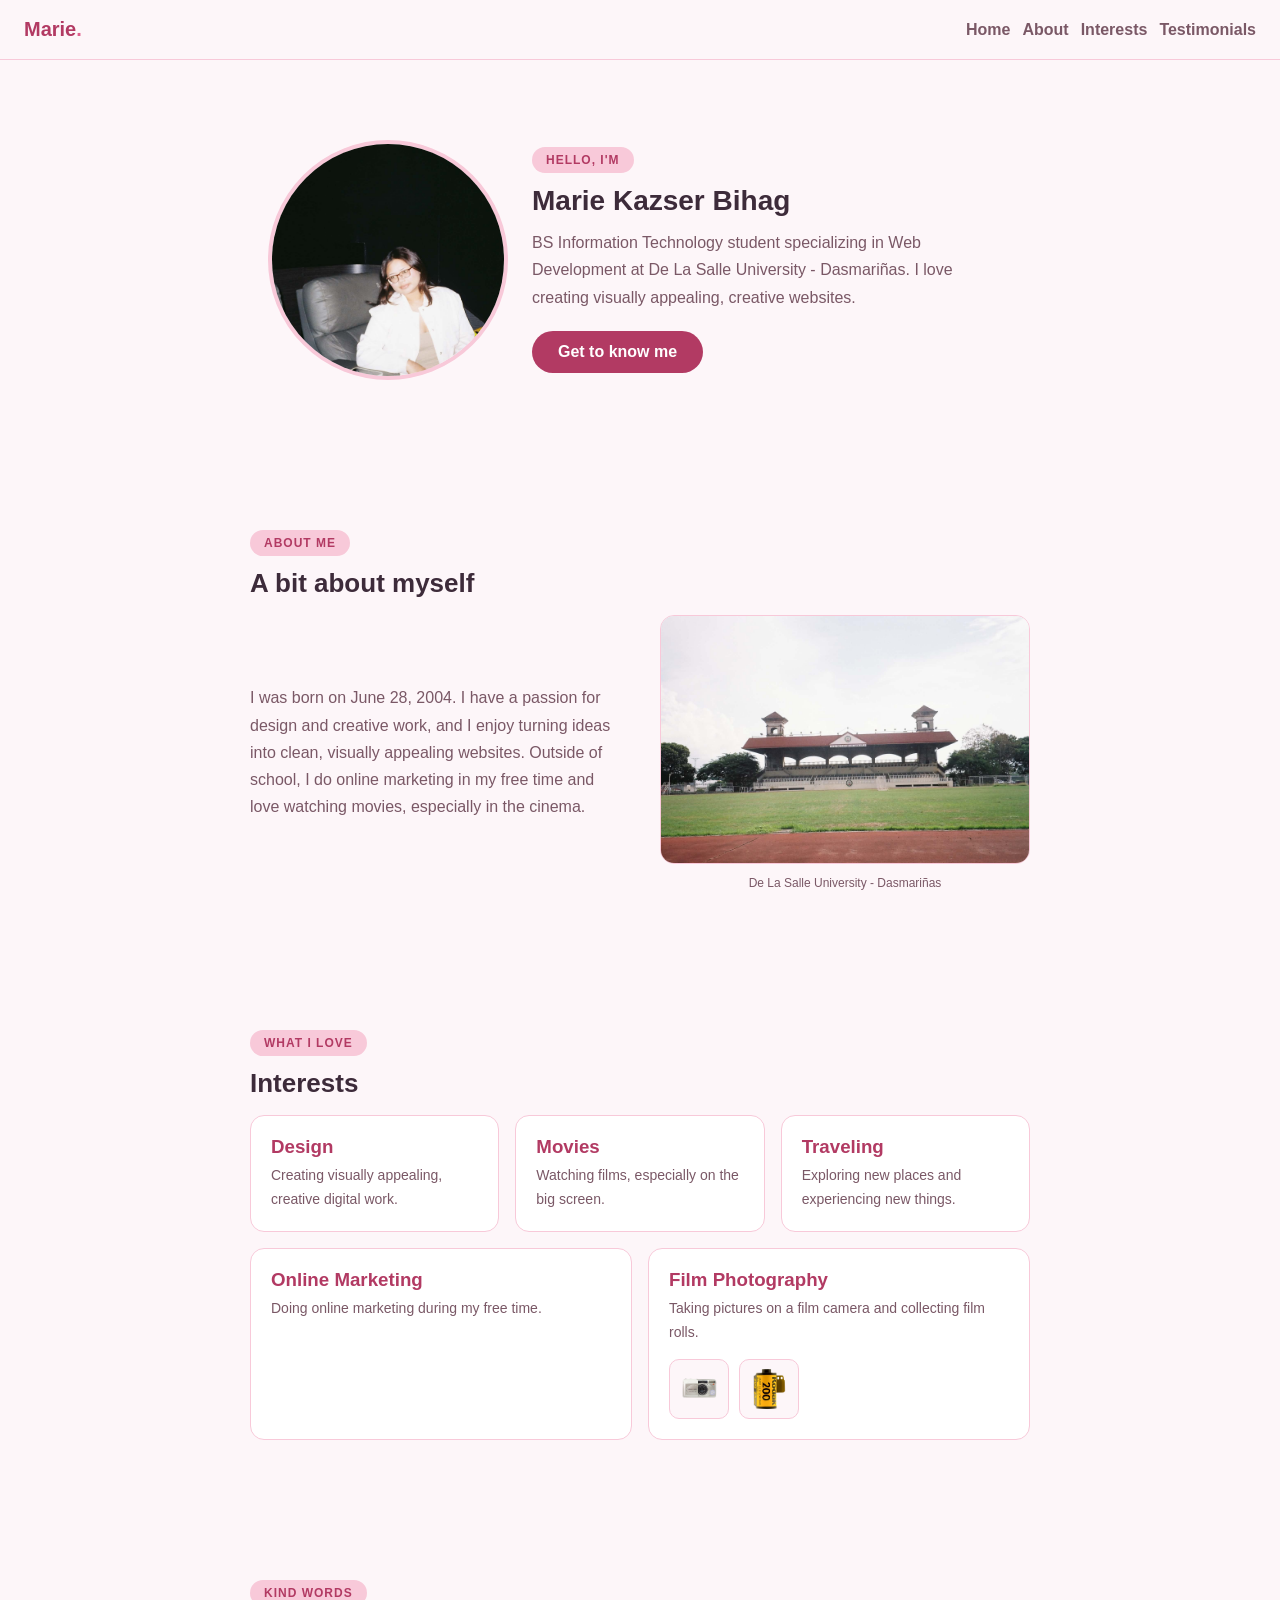
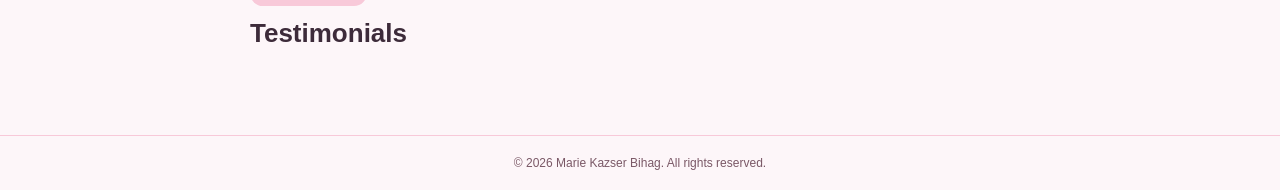
==== Bihag-Marie/index.html @ 37d2a3bc "added testimonial section" ====
<!DOCTYPE html>
<html lang="en">
<head>
  <meta charset="UTF-8">
  <meta name="viewport" content="width=device-width, initial-scale=1.0">
  <title>Marie Bihag - Portfolio</title>
  <link rel="stylesheet" href="style.css">
</head>
<body>

  <header id="site_header">
    <p class="logo">Marie<span>.</span></p>

    <button id="nav_toggle" aria-label="Toggle menu" aria-expanded="false">
      <span></span>
      <span></span>
      <span></span>
    </button>

    <nav id="site_nav">
      <a href="#home">Home</a>
      <a href="#about">About</a>
      <a href="#interests">Interests</a>
      <a href="#testimonials">Testimonials</a>
    </nav>
  </header>

  <main>

    <section id="home" class="hero reveal">
      <img class="hero-photo" src="./asset/photo.jpg" alt="Marie Kazser Bihag">
      <div class="hero-text">
        <span class="tag">Hello, I'm</span>
        <h1>Marie Kazser Bihag</h1>
        <p>
          BS Information Technology student specializing in Web
          Development at De La Salle University - Dasmariñas. I love
          creating visually appealing, creative websites.
        </p>
        <a class="btn" href="#about">Get to know me</a>
      </div>
    </section>

    <section id="about" class="block reveal">
      <span class="tag">About Me</span>
      <h2>A bit about myself</h2>
      <div class="about-content">
        <p>
          I was born on June 28, 2004. I have a passion for design and
          creative work, and I enjoy turning ideas into clean, visually
          appealing websites. Outside of school, I do online marketing in
          my free time and love watching movies, especially in the
          cinema.
        </p>
        <figure class="about-figure">
          <img
            src="./asset/dlsudschool.jpg"
            alt="De La Salle University - Dasmariñas grandstand">
          <figcaption>De La Salle University - Dasmariñas</figcaption>
        </figure>
      </div>
    </section>

    <section id="interests" class="block reveal">
      <span class="tag">What I Love</span>
      <h2>Interests</h2>
      <div class="interest-list">
        <div class="interest-item">
          <h3>Design</h3>
          <p>Creating visually appealing, creative digital work.</p>
        </div>
        <div class="interest-item">
          <h3>Movies</h3>
          <p>Watching films, especially on the big screen.</p>
        </div>
        <div class="interest-item">
          <h3>Traveling</h3>
          <p>Exploring new places and experiencing new things.</p>
        </div>
        <div class="interest-item">
          <h3>Online Marketing</h3>
          <p>Doing online marketing during my free time.</p>
        </div>
        <div class="interest-item">
          <h3>Film Photography</h3>
          <p>Taking pictures on a film camera and collecting film rolls.</p>
          <div class="interest-photos">
            <img
              src="./asset/olympus.png"
              alt="Olympus Infinity Zoom 70 film camera">
            <img src="./asset/filmroll.png" alt="Kodak 200 35mm film roll">
          </div>
        </div>
      </div>
    </section>

    <section id="testimonials" class="block reveal">
      <span class="tag">Kind Words</span>
      <h2>Testimonials</h2>
      <div class="testimonial-list">
        <!-- Teammates will add their testimonial entries here -->
      </div>
    </section>

  </main>

  <footer>
    <p>&copy; 2026 Marie Kazser Bihag. All rights reserved.</p>
  </footer>

  <button id="to_top" aria-label="Back to top">&uarr;</button>

  <script src="script.js"></script>
</body>
</html>
---- Bihag-Marie/style.css ----
* {
  box-sizing: border-box;
  margin: 0;
  padding: 0;
}

body {
  font-family: Arial, sans-serif;
  background: #fdf6f9;
  color: #3d2b3a;
}

:root {
  --pink-dark: #b23a63;
  --pink: #e0608c;
  --pink-light: #f8c9d9;
  --cream: #fdf6f9;
  --muted: #7a5866;
}

a {
  text-decoration: none;
  color: inherit;
}

#site_header {
  position: sticky;
  top: 0;
  z-index: 10;
  display: flex;
  align-items: center;
  justify-content: space-between;
  padding: 18px 24px;
  background: var(--cream);
  border-bottom: 1px solid var(--pink-light);
}

.logo {
  font-size: 20px;
  font-weight: 700;
  color: var(--pink-dark);
}

.logo span {
  color: var(--pink);
}

#nav_toggle {
  display: flex;
  flex-direction: column;
  gap: 5px;
  background: none;
  border: none;
  cursor: pointer;
}

#nav_toggle span {
  width: 22px;
  height: 2px;
  background: var(--pink-dark);
}

#site_nav {
  position: fixed;
  top: 64px;
  left: 0;
  right: 0;
  display: flex;
  flex-direction: column;
  gap: 12px;
  padding: 20px 24px;
  background: var(--cream);
  border-bottom: 1px solid var(--pink-light);
  transform: translateY(-150%);
  transition: transform 0.3s ease;
}

#site_nav.open {
  transform: translateY(0);
}

#site_nav a {
  font-weight: 600;
  color: var(--muted);
}

.hero {
  display: flex;
  flex-direction: column;
  align-items: center;
  text-align: center;
  padding: 50px 24px;
  gap: 24px;
}

.hero-photo {
  width: 180px;
  height: 180px;
  object-fit: cover;
  border-radius: 50%;
  border: 4px solid var(--pink-light);
}

.hero-text .tag {
  display: inline-block;
  background: var(--pink-light);
  color: var(--pink-dark);
  font-size: 12px;
  font-weight: 700;
  letter-spacing: 1px;
  text-transform: uppercase;
  padding: 6px 14px;
  border-radius: 30px;
  margin-bottom: 12px;
}

.hero-text h1 {
  font-size: 28px;
  margin-bottom: 12px;
}

.hero-text p {
  color: var(--muted);
  line-height: 1.7;
  margin-bottom: 20px;
}

.btn {
  display: inline-block;
  background: var(--pink-dark);
  color: white;
  font-weight: 600;
  padding: 12px 26px;
  border-radius: 30px;
}

.block {
  padding: 50px 24px;
}

.block .tag {
  display: inline-block;
  background: var(--pink-light);
  color: var(--pink-dark);
  font-size: 12px;
  font-weight: 700;
  letter-spacing: 1px;
  text-transform: uppercase;
  padding: 6px 14px;
  border-radius: 30px;
  margin-bottom: 12px;
}

.block h2 {
  font-size: 26px;
  margin-bottom: 16px;
}

.block p {
  color: var(--muted);
  line-height: 1.7;
}

.about-content {
  display: flex;
  flex-direction: column;
  gap: 20px;
}

.about-figure img {
  width: 100%;
  border-radius: 14px;
  border: 1px solid var(--pink-light);
}

.about-figure figcaption {
  margin-top: 8px;
  font-size: 12px;
  color: var(--muted);
  text-align: center;
}

.interest-list {
  display: flex;
  flex-direction: column;
  gap: 16px;
}

.interest-item {
  background: white;
  border: 1px solid var(--pink-light);
  border-radius: 14px;
  padding: 20px;
}

.interest-item h3 {
  color: var(--pink-dark);
  margin-bottom: 6px;
}

.interest-item p {
  color: var(--muted);
  font-size: 14px;
}

.interest-photos {
  display: flex;
  gap: 10px;
  margin-top: 14px;
}

.interest-photos img {
  width: 60px;
  height: 60px;
  object-fit: contain;
  background: var(--cream);
  border: 1px solid var(--pink-light);
  border-radius: 10px;
  padding: 6px;
}

.testimonial-list {
  display: flex;
  flex-direction: column;
  gap: 16px;
}

.testimonial-item {
  background: white;
  border: 1px solid var(--pink-light);
  border-radius: 14px;
  padding: 20px;
}

.testimonial-item p {
  color: var(--muted);
  font-size: 14px;
  margin-bottom: 8px;
}

.testimonial-item .testimonial-author {
  font-weight: 600;
  color: var(--pink-dark);
  font-size: 13px;
}

footer {
  text-align: center;
  padding: 20px;
  color: var(--muted);
  font-size: 12px;
  border-top: 1px solid var(--pink-light);
}

#to_top {
  position: fixed;
  right: 20px;
  bottom: 20px;
  width: 44px;
  height: 44px;
  border-radius: 50%;
  border: none;
  background: var(--pink-dark);
  color: white;
  font-size: 18px;
  cursor: pointer;
  opacity: 0;
  pointer-events: none;
  transition: opacity 0.3s ease;
}

#to_top.show {
  opacity: 1;
  pointer-events: auto;
}

.reveal {
  opacity: 0;
  transform: translateY(20px);
  transition: opacity 0.6s ease, transform 0.6s ease;
}

.reveal.in {
  opacity: 1;
  transform: translateY(0);
}

/* Tablet */
@media (min-width: 426px) and (max-width: 768px) {
  .interest-list {
    flex-direction: row;
    flex-wrap: wrap;
  }

  .interest-item {
    flex: 1 1 45%;
  }
}

/* Laptop and above */
@media (min-width: 769px) {
  #nav_toggle {
    display: none;
  }

  #site_nav {
    position: static;
    flex-direction: row;
    padding: 0;
    border: none;
    transform: none;
  }

  .hero {
    flex-direction: row;
    text-align: left;
    justify-content: center;
    padding: 80px 60px;
  }

  .hero-photo {
    width: 240px;
    height: 240px;
  }

  .hero-text {
    max-width: 480px;
  }

  .block {
    padding: 70px 60px;
    max-width: 900px;
    margin: 0 auto;
  }

  .about-content {
    flex-direction: row;
    align-items: center;
    gap: 40px;
  }

  .about-content p {
    flex: 1;
  }

  .about-figure {
    flex: 1;
  }

  .interest-list {
    flex-direction: row;
    flex-wrap: wrap;
  }

  .interest-item {
    flex: 1 1 28%;
  }

  .testimonial-list {
    flex-direction: row;
    flex-wrap: wrap;
  }

  .testimonial-item {
    flex: 1 1 45%;
  }
}
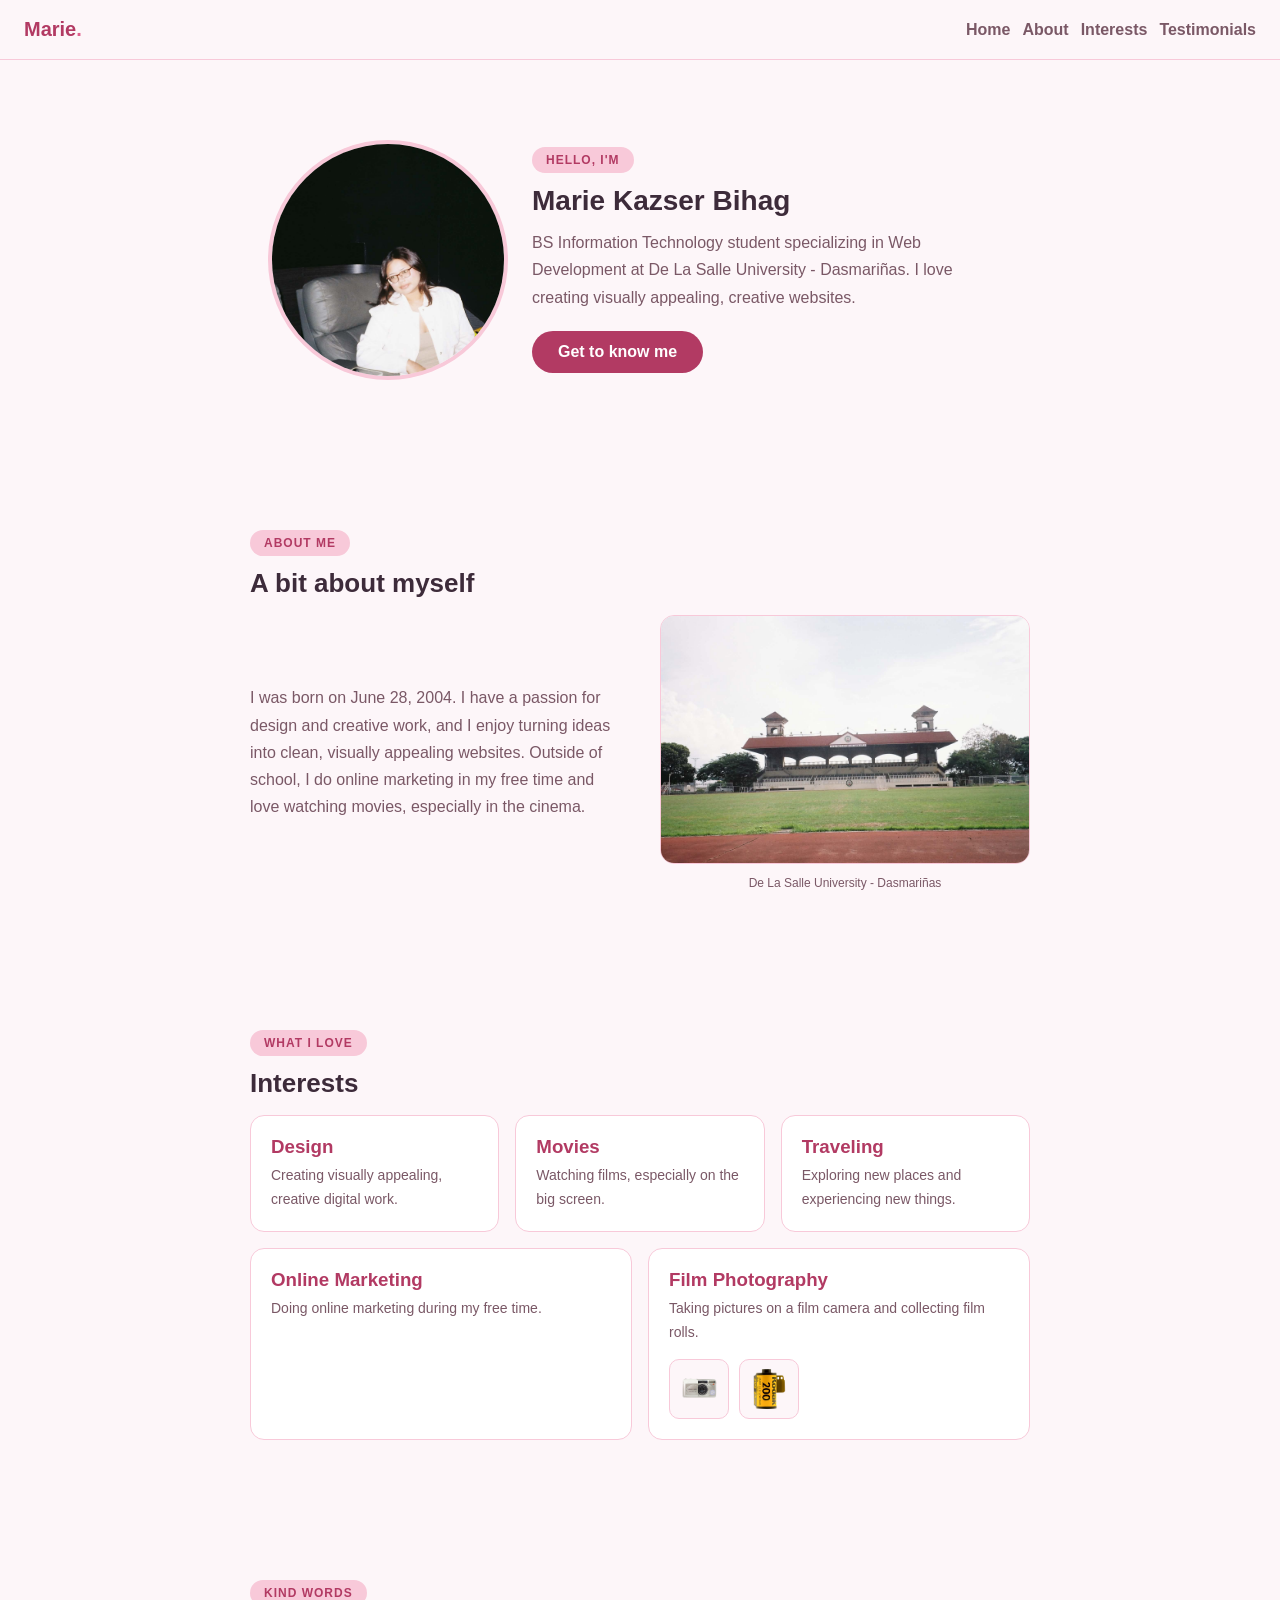
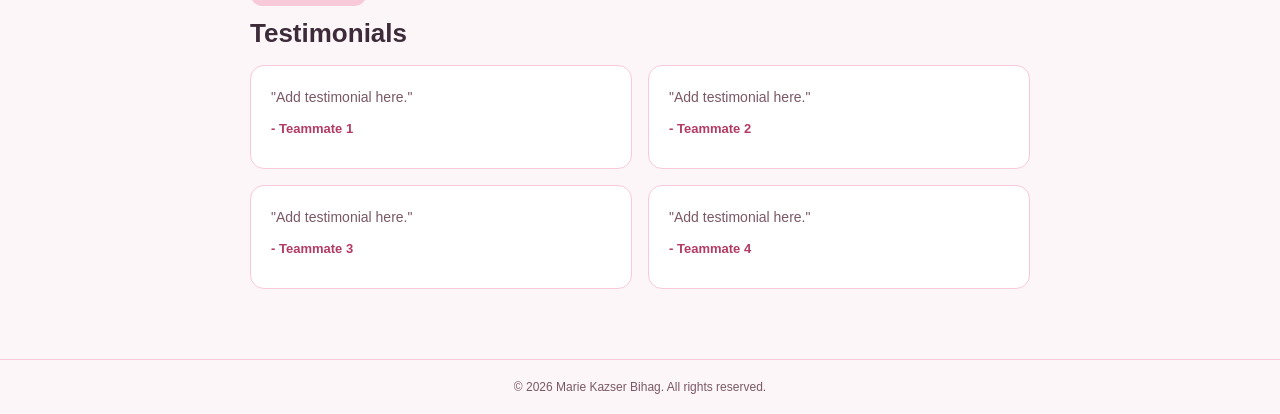
==== commit be6825ce: "testimonial placeholders" ====
--- a/Bihag-Marie/index.html
+++ b/Bihag-Marie/index.html
@@ -98,7 +98,22 @@
       <span class="tag">Kind Words</span>
       <h2>Testimonials</h2>
       <div class="testimonial-list">
-        <!-- Teammates will add their testimonial entries here -->
+        <article class="testimonial-item">
+          <p class="testimonial-quote">"Add testimonial here."</p>
+          <p class="testimonial-author">- Teammate 1</p>
+        </article>
+        <article class="testimonial-item">
+          <p class="testimonial-quote">"Add testimonial here."</p>
+          <p class="testimonial-author">- Teammate 2</p>
+        </article>
+        <article class="testimonial-item">
+          <p class="testimonial-quote">"Add testimonial here."</p>
+          <p class="testimonial-author">- Teammate 3</p>
+        </article>
+        <article class="testimonial-item">
+          <p class="testimonial-quote">"Add testimonial here."</p>
+          <p class="testimonial-author">- Teammate 4</p>
+        </article>
       </div>
     </section>
 
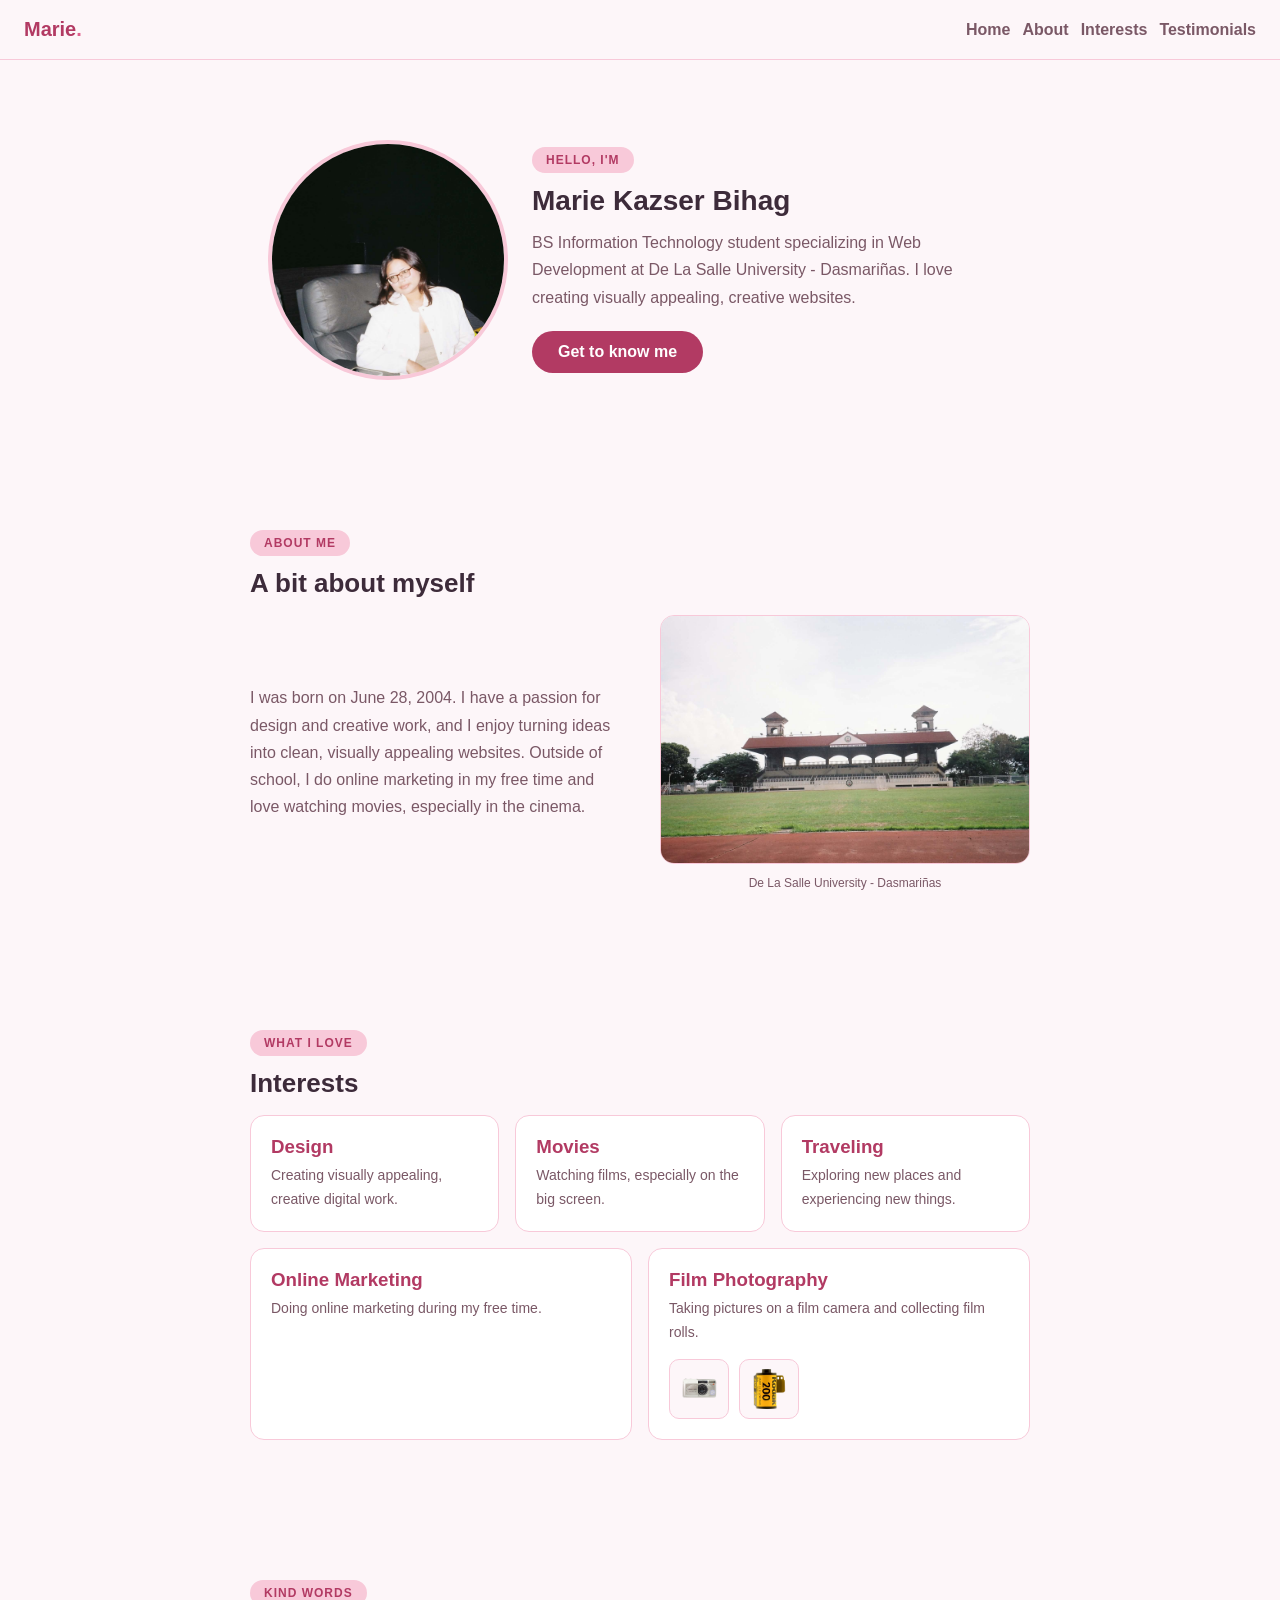
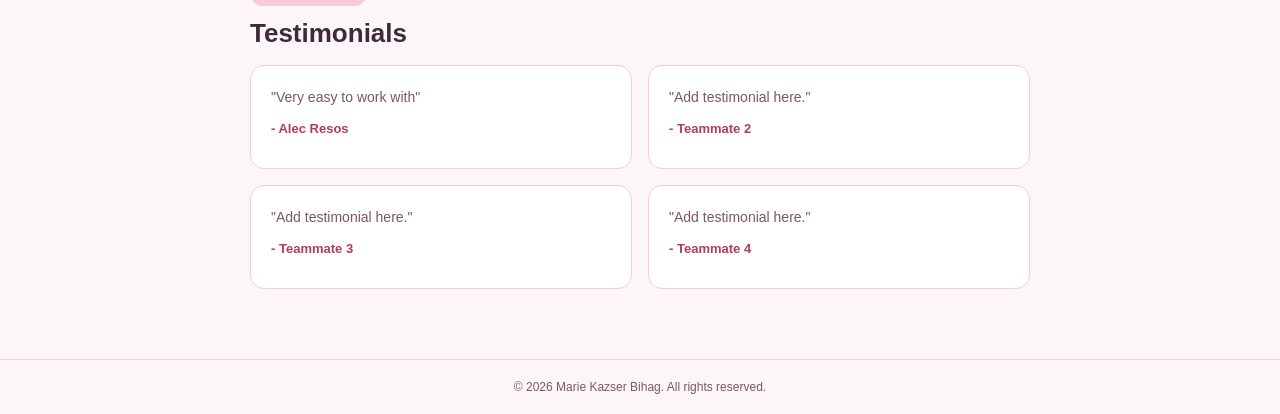
==== commit 42db3fa1: "added testimonial to each member" ====
--- a/Bihag-Marie/index.html
+++ b/Bihag-Marie/index.html
@@ -99,8 +99,8 @@
       <h2>Testimonials</h2>
       <div class="testimonial-list">
         <article class="testimonial-item">
-          <p class="testimonial-quote">"Add testimonial here."</p>
-          <p class="testimonial-author">- Teammate 1</p>
+          <p class="testimonial-quote">"Very easy to work with"</p>
+          <p class="testimonial-author">- Alec Resos</p>
         </article>
         <article class="testimonial-item">
           <p class="testimonial-quote">"Add testimonial here."</p>
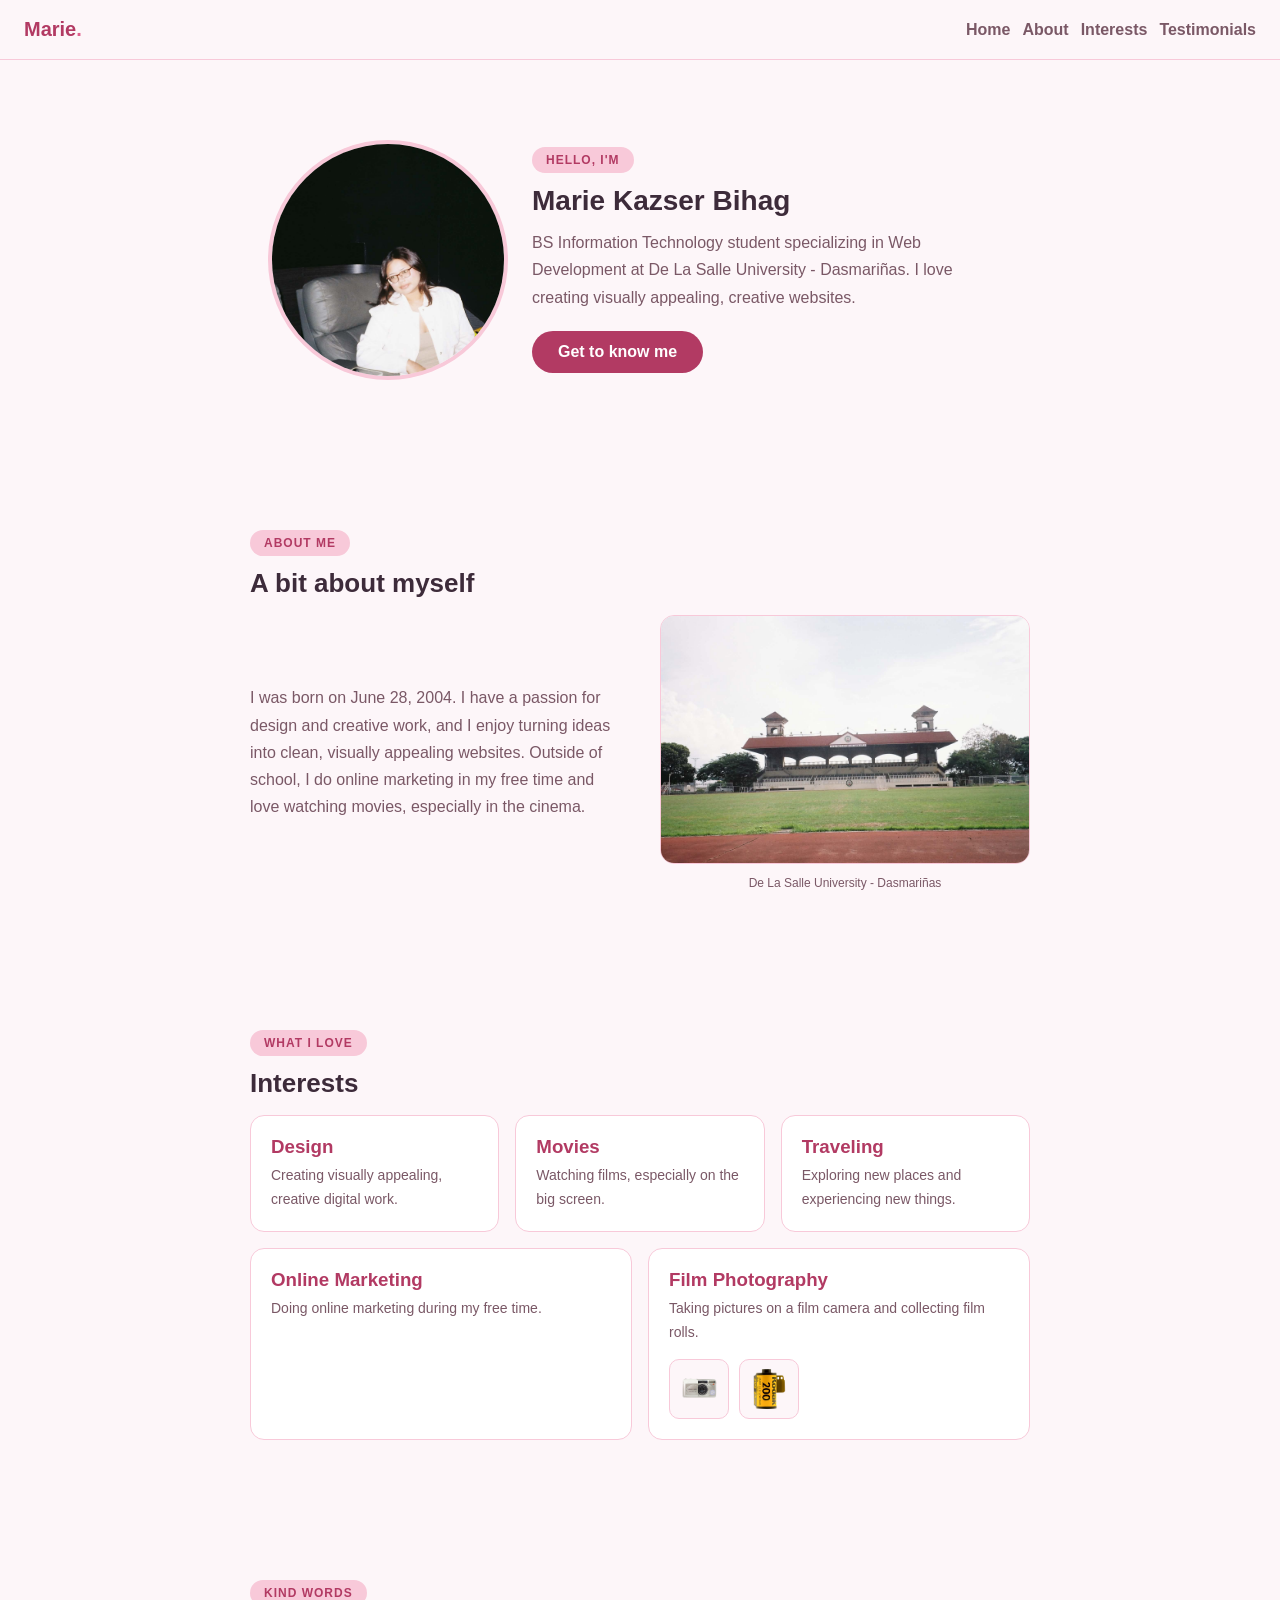
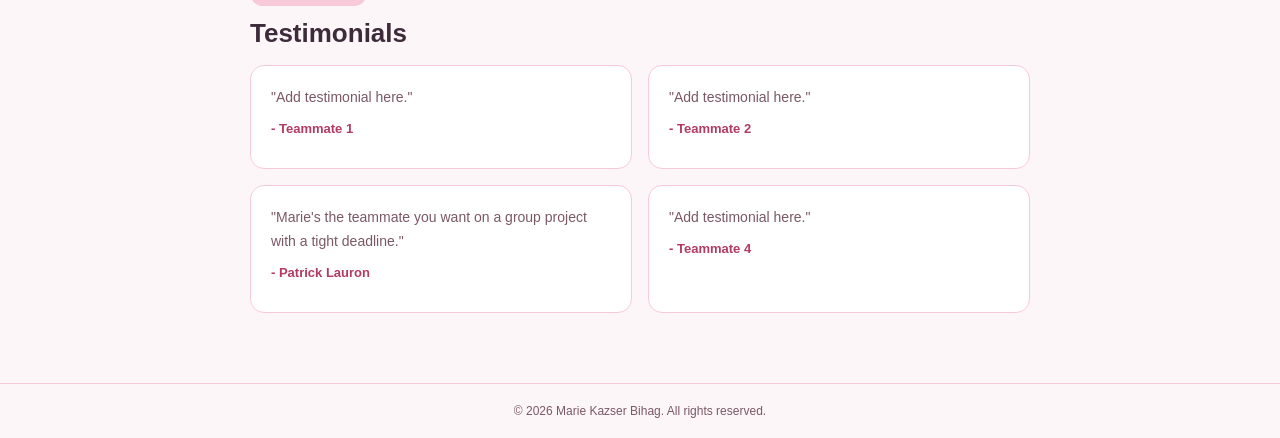
==== commit 26d8dec3: "Edit testimonials" ====
--- a/Bihag-Marie/index.html
+++ b/Bihag-Marie/index.html
@@ -99,16 +99,16 @@
       <h2>Testimonials</h2>
       <div class="testimonial-list">
         <article class="testimonial-item">
-          <p class="testimonial-quote">"Very easy to work with"</p>
-          <p class="testimonial-author">- Alec Resos</p>
+          <p class="testimonial-quote">"Add testimonial here."</p>
+          <p class="testimonial-author">- Teammate 1</p>
         </article>
         <article class="testimonial-item">
           <p class="testimonial-quote">"Add testimonial here."</p>
           <p class="testimonial-author">- Teammate 2</p>
         </article>
         <article class="testimonial-item">
-          <p class="testimonial-quote">"Add testimonial here."</p>
-          <p class="testimonial-author">- Teammate 3</p>
+          <p class="testimonial-quote">"Marie's the teammate you want on a group project with a tight deadline."</p>
+          <p class="testimonial-author">- Patrick Lauron</p>
         </article>
         <article class="testimonial-item">
           <p class="testimonial-quote">"Add testimonial here."</p>
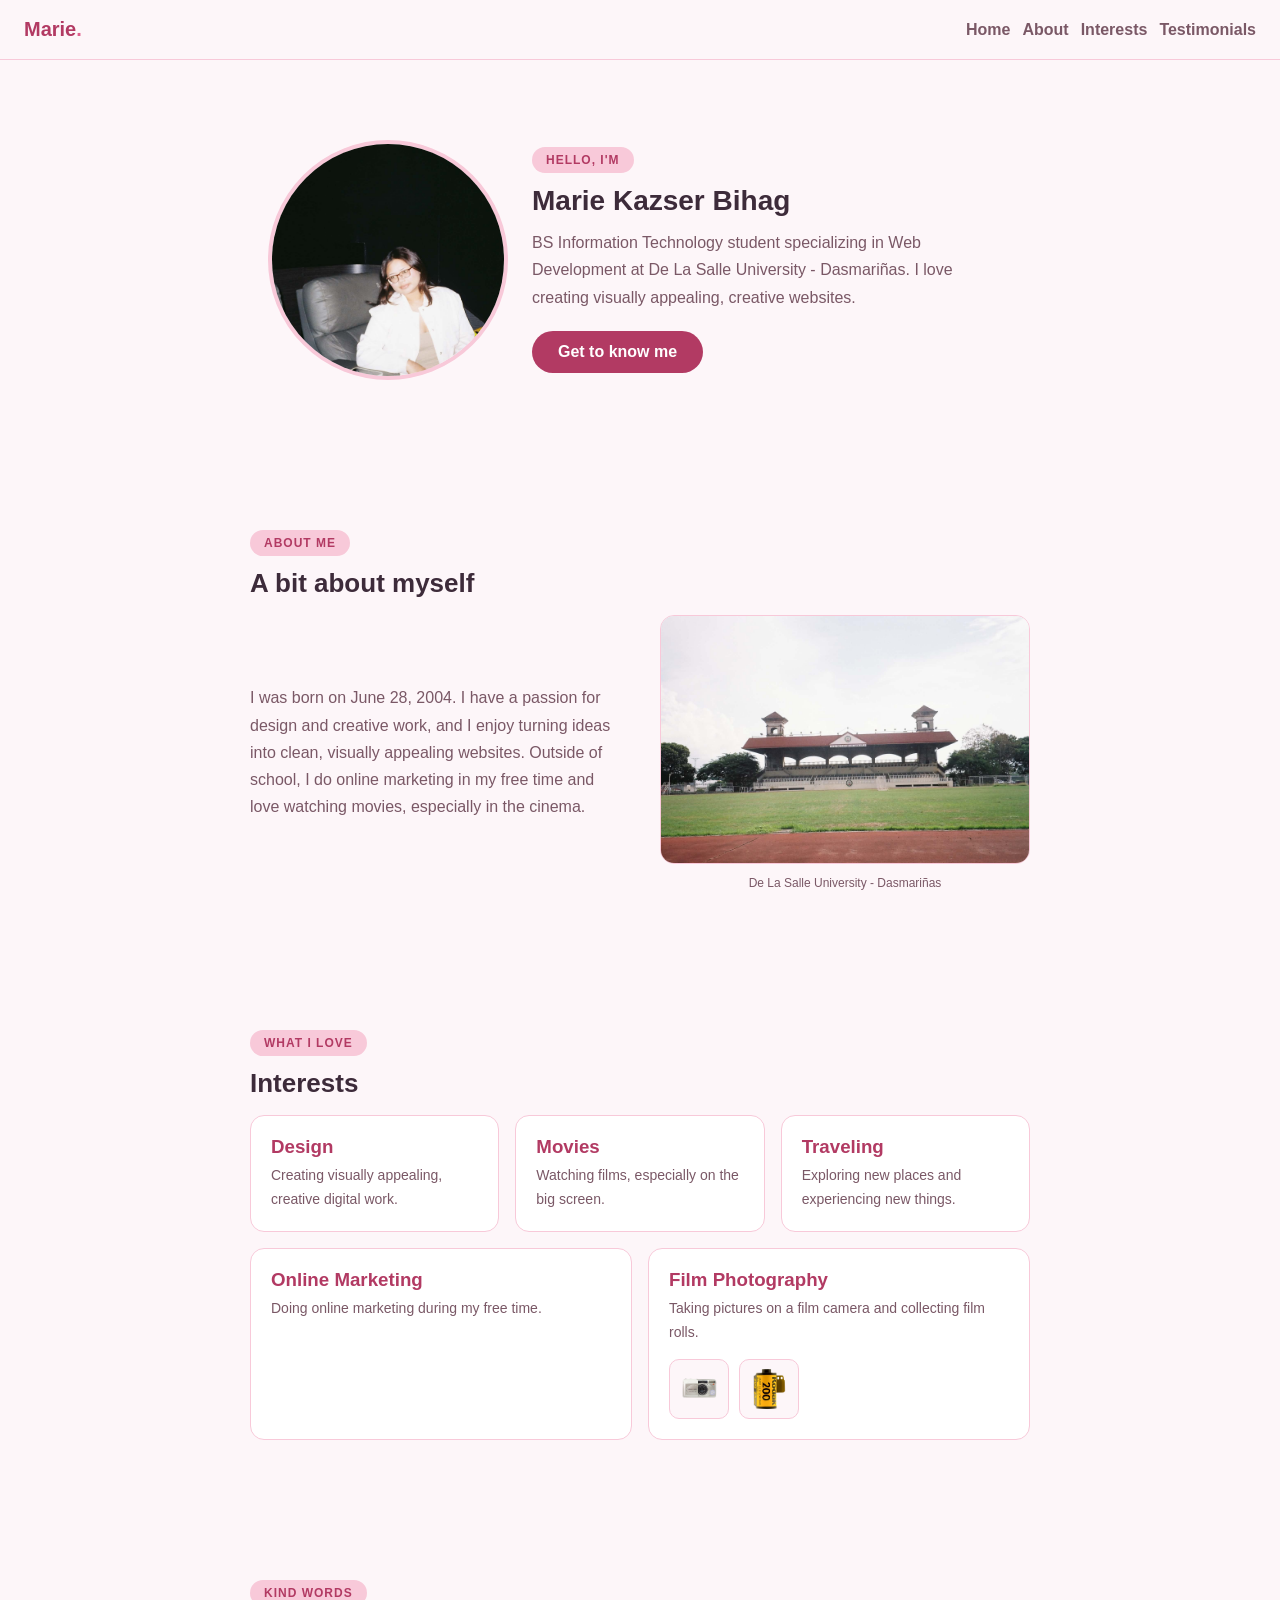
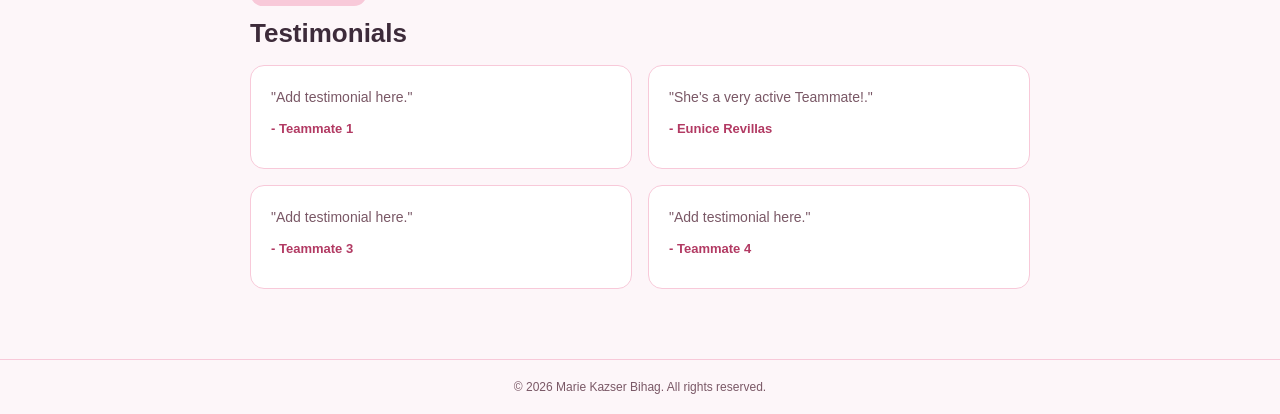
==== commit 77311520: "Add testimonials for the team" ====
--- a/Bihag-Marie/index.html
+++ b/Bihag-Marie/index.html
@@ -103,12 +103,12 @@
           <p class="testimonial-author">- Teammate 1</p>
         </article>
         <article class="testimonial-item">
-          <p class="testimonial-quote">"Add testimonial here."</p>
-          <p class="testimonial-author">- Teammate 2</p>
+          <p class="testimonial-quote">"She's a very active Teammate!."</p>
+          <p class="testimonial-author">- Eunice Revillas</p>
         </article>
         <article class="testimonial-item">
-          <p class="testimonial-quote">"Marie's the teammate you want on a group project with a tight deadline."</p>
-          <p class="testimonial-author">- Patrick Lauron</p>
+          <p class="testimonial-quote">"Add testimonial here."</p>
+          <p class="testimonial-author">- Teammate 3</p>
         </article>
         <article class="testimonial-item">
           <p class="testimonial-quote">"Add testimonial here."</p>
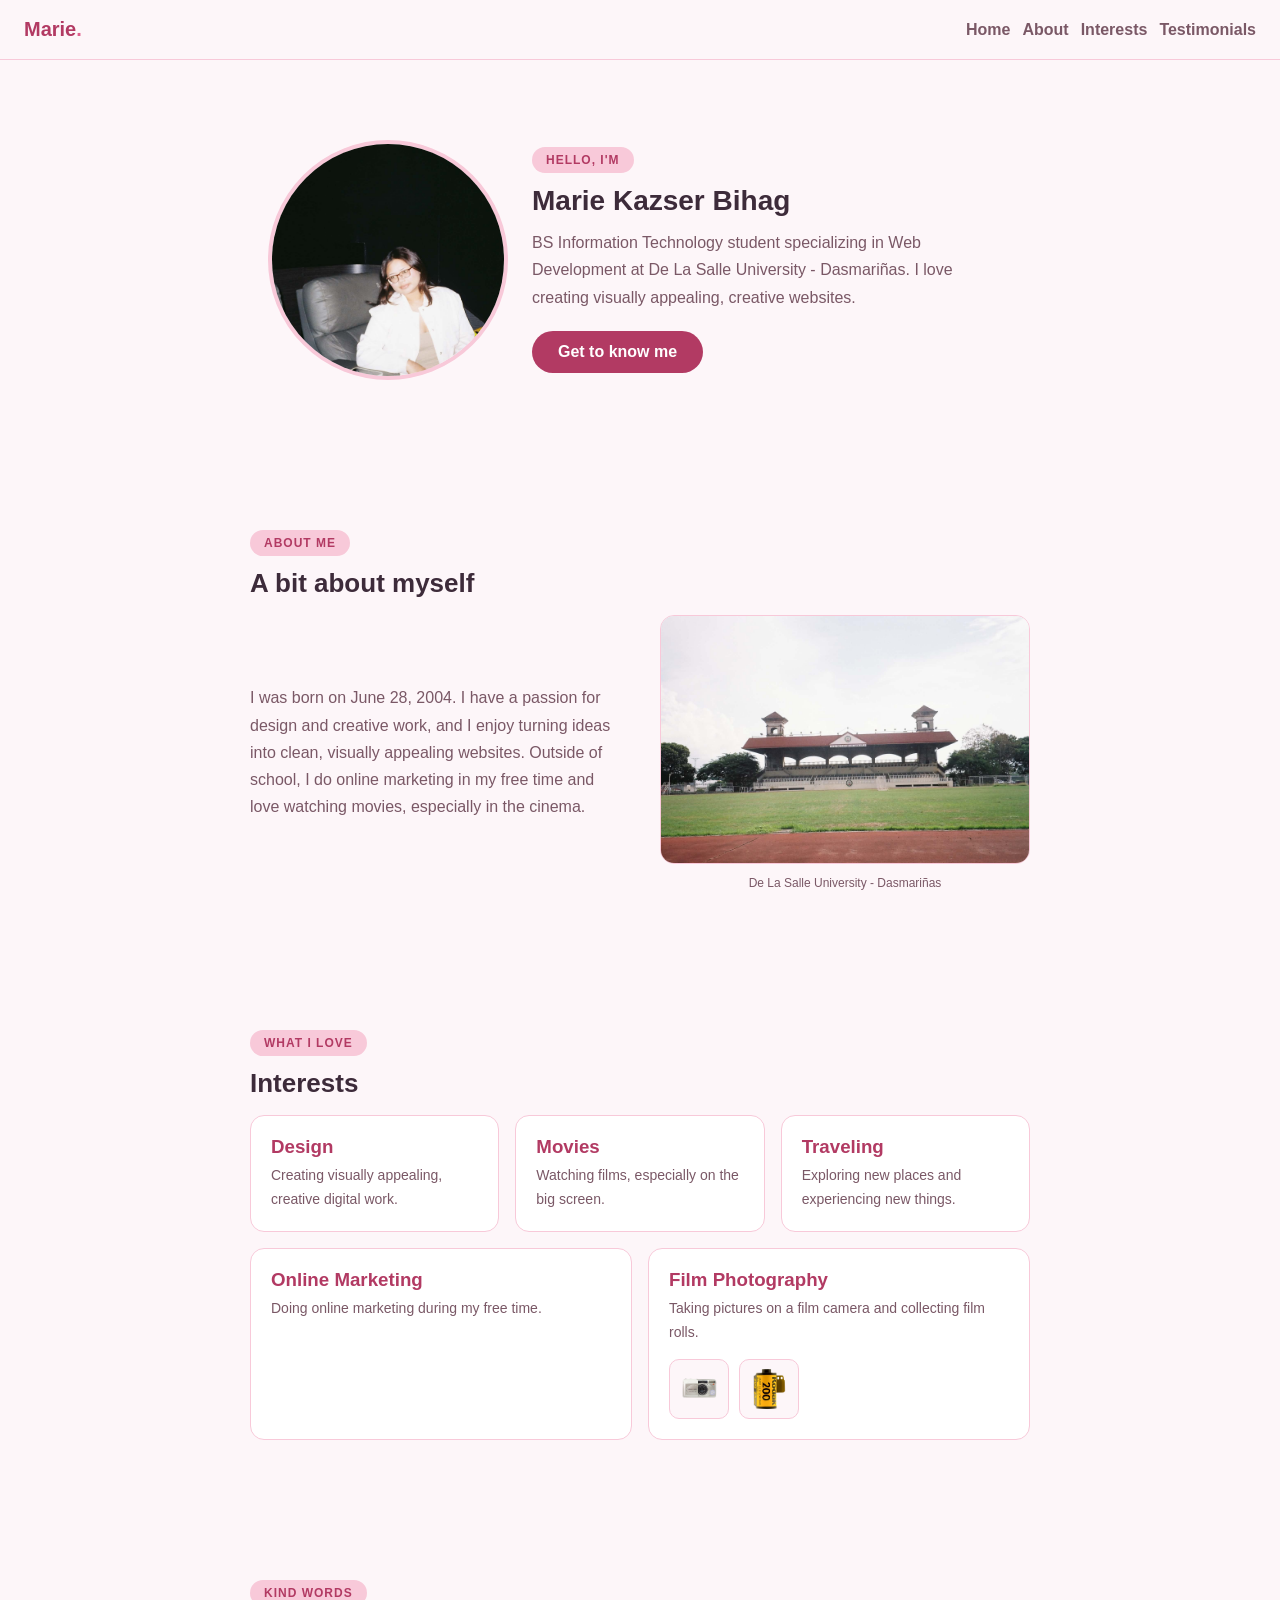
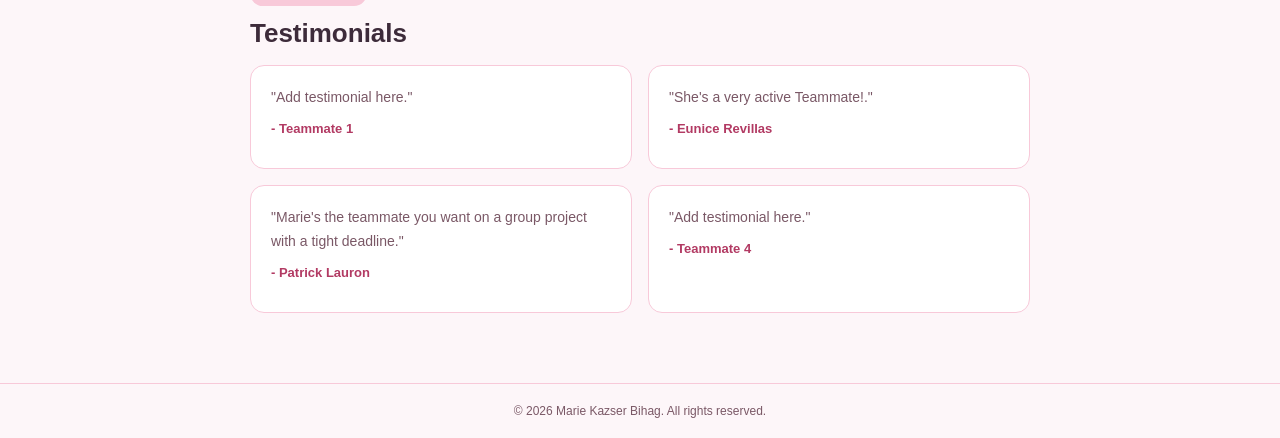
==== commit 30a3722e: "Merge pull request #22 from ResosJohnAlec/Feat-Lauron Edit testimonials" ====
--- a/Bihag-Marie/index.html
+++ b/Bihag-Marie/index.html
@@ -107,8 +107,8 @@
           <p class="testimonial-author">- Eunice Revillas</p>
         </article>
         <article class="testimonial-item">
-          <p class="testimonial-quote">"Add testimonial here."</p>
-          <p class="testimonial-author">- Teammate 3</p>
+          <p class="testimonial-quote">"Marie's the teammate you want on a group project with a tight deadline."</p>
+          <p class="testimonial-author">- Patrick Lauron</p>
         </article>
         <article class="testimonial-item">
           <p class="testimonial-quote">"Add testimonial here."</p>
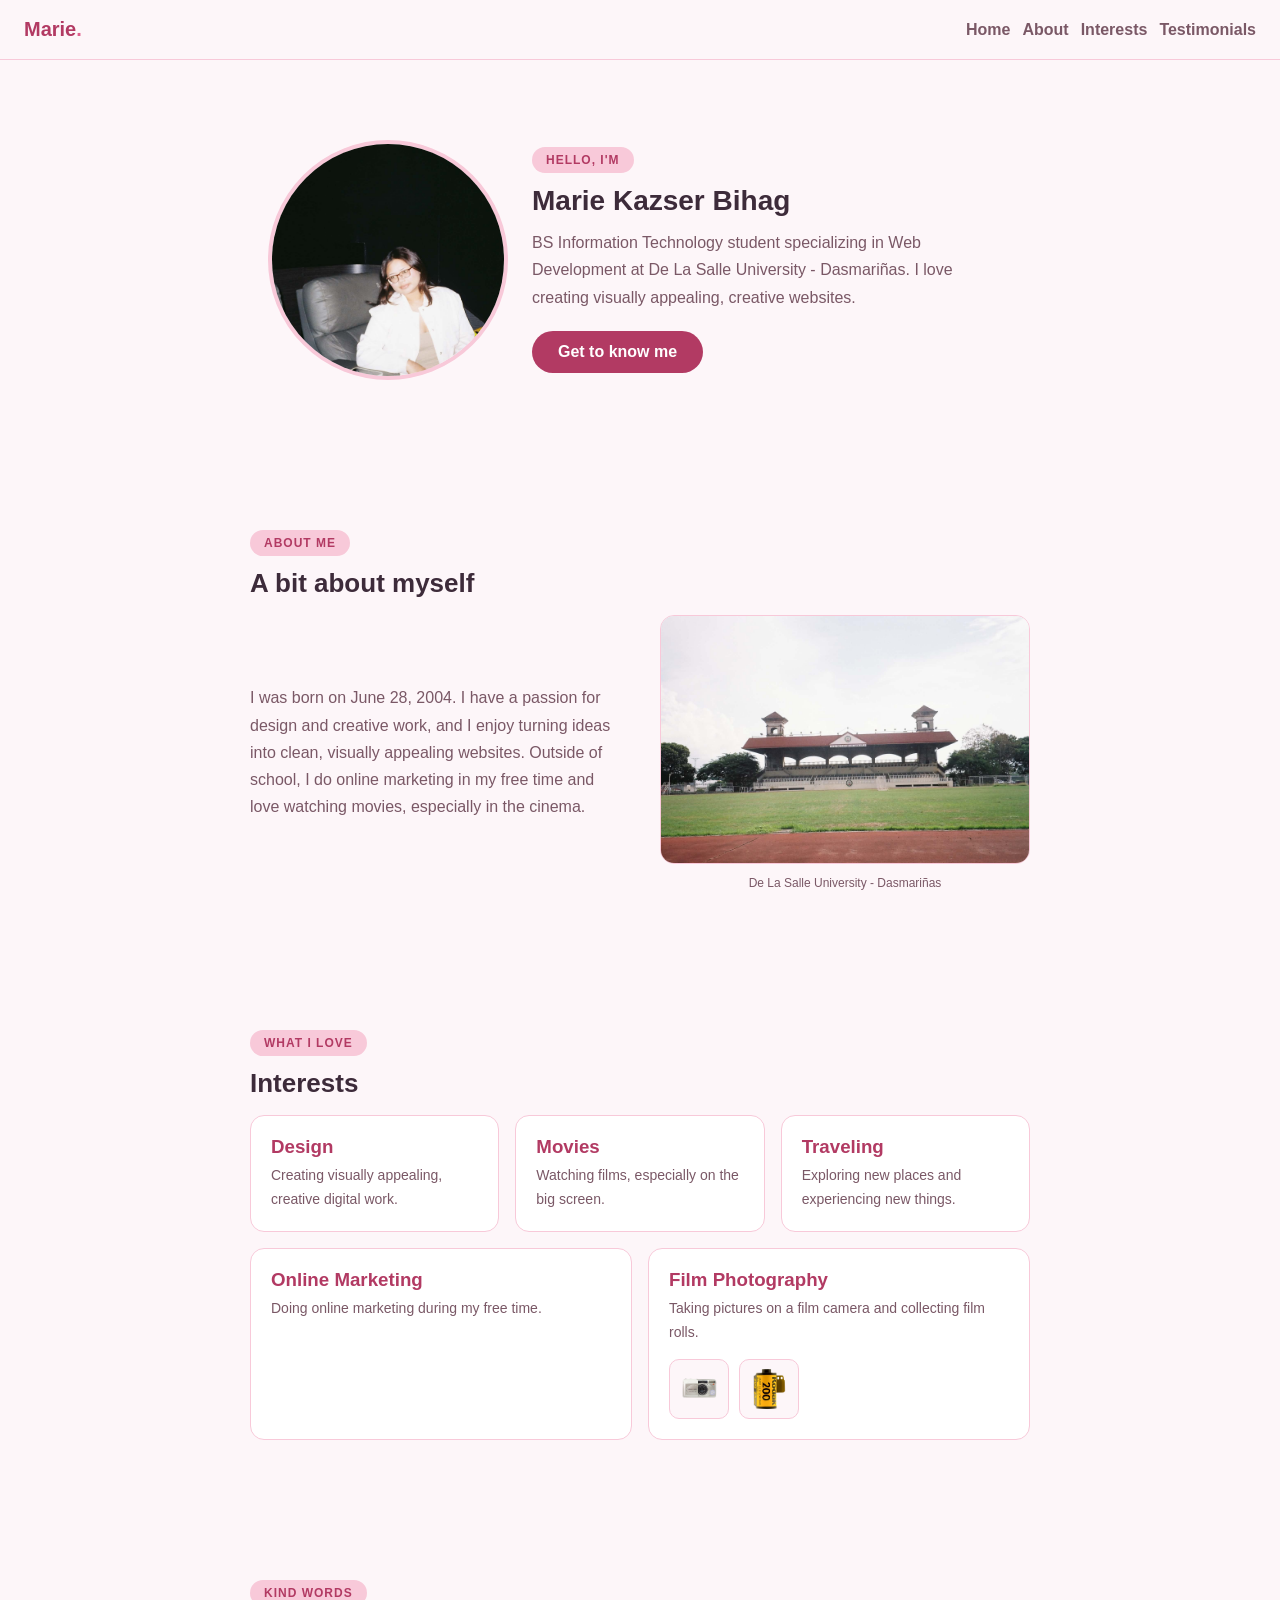
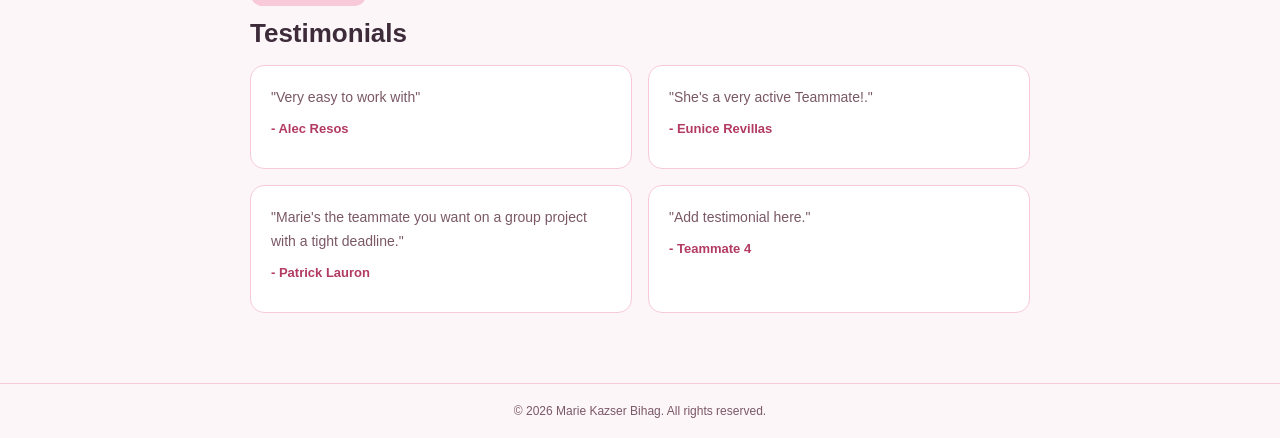
==== commit 32890a6c: "Merge pull request #24 from ResosJohnAlec/Resos added testimonial to each member" ====
--- a/Bihag-Marie/index.html
+++ b/Bihag-Marie/index.html
@@ -99,8 +99,8 @@
       <h2>Testimonials</h2>
       <div class="testimonial-list">
         <article class="testimonial-item">
-          <p class="testimonial-quote">"Add testimonial here."</p>
-          <p class="testimonial-author">- Teammate 1</p>
+          <p class="testimonial-quote">"Very easy to work with"</p>
+          <p class="testimonial-author">- Alec Resos</p>
         </article>
         <article class="testimonial-item">
           <p class="testimonial-quote">"She's a very active Teammate!."</p>
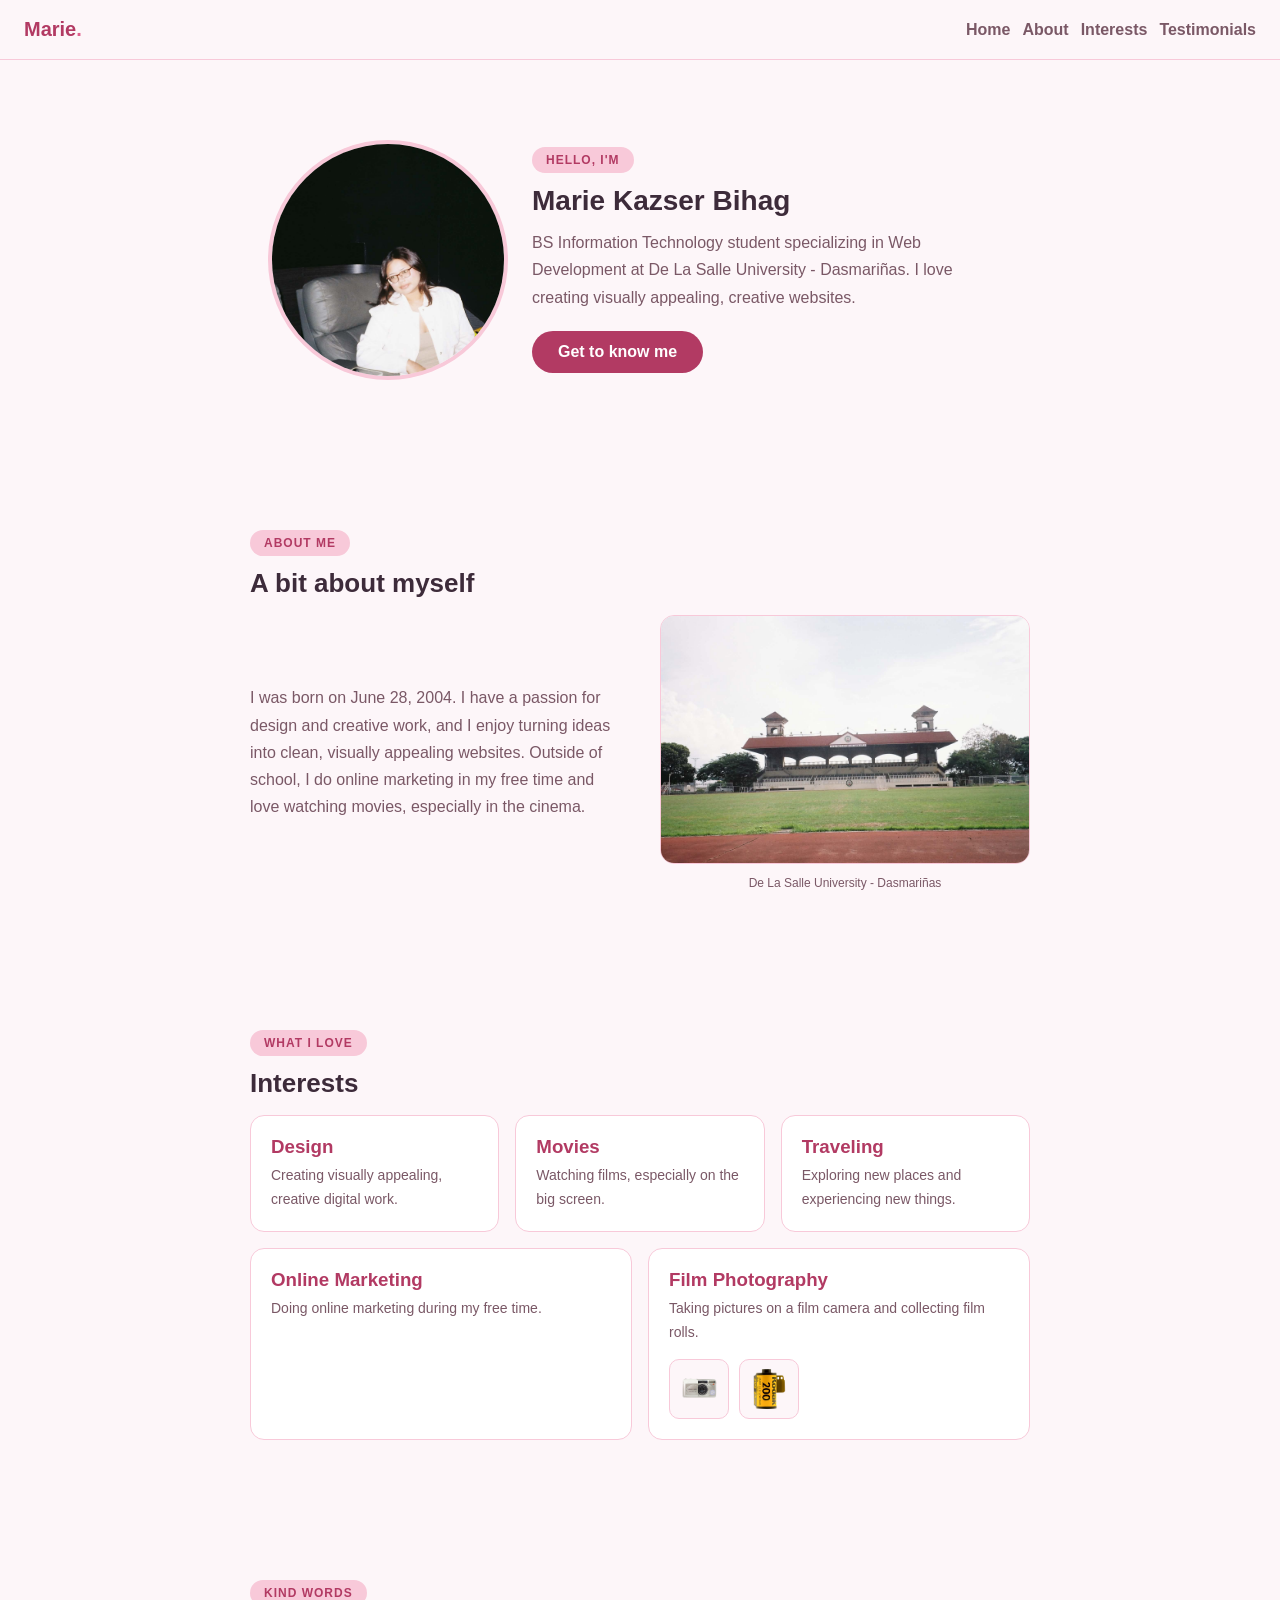
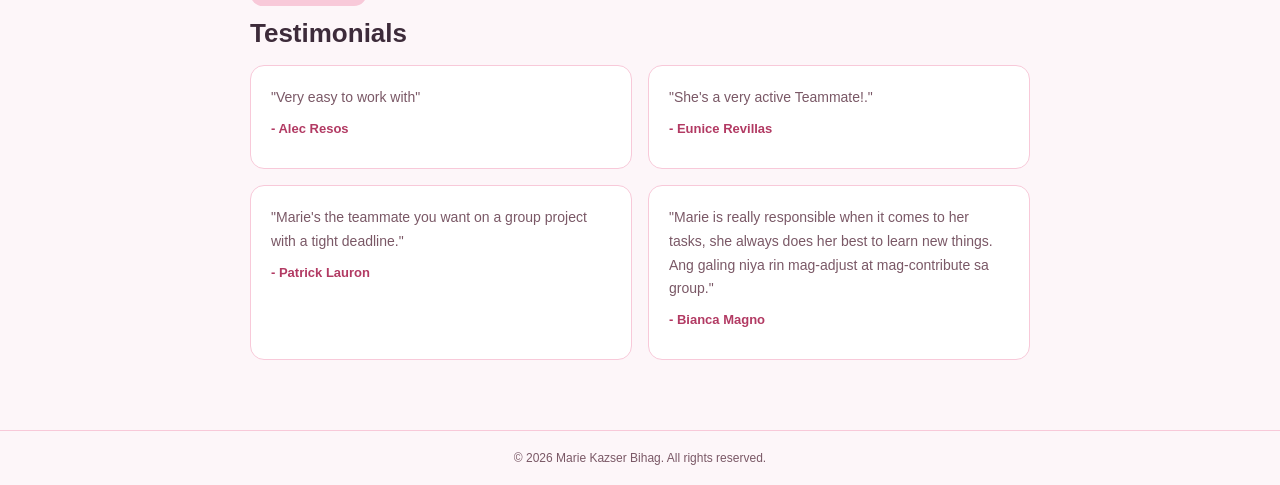
==== commit a9152ad1: "Merge pull request #26 from ResosJohnAlec/magno_bianca add testimonials to bihag resos and revillas" ====
--- a/Bihag-Marie/index.html
+++ b/Bihag-Marie/index.html
@@ -111,8 +111,11 @@
           <p class="testimonial-author">- Patrick Lauron</p>
         </article>
         <article class="testimonial-item">
-          <p class="testimonial-quote">"Add testimonial here."</p>
-          <p class="testimonial-author">- Teammate 4</p>
+          <p class="testimonial-quote">"Marie is really responsible when it comes to her tasks, 
+	        she always does her best to learn new things. 
+	        Ang galing niya rin mag-adjust at mag-contribute
+          sa group."</p>
+          <p class="testimonial-author">- Bianca Magno</p>
         </article>
       </div>
     </section>
